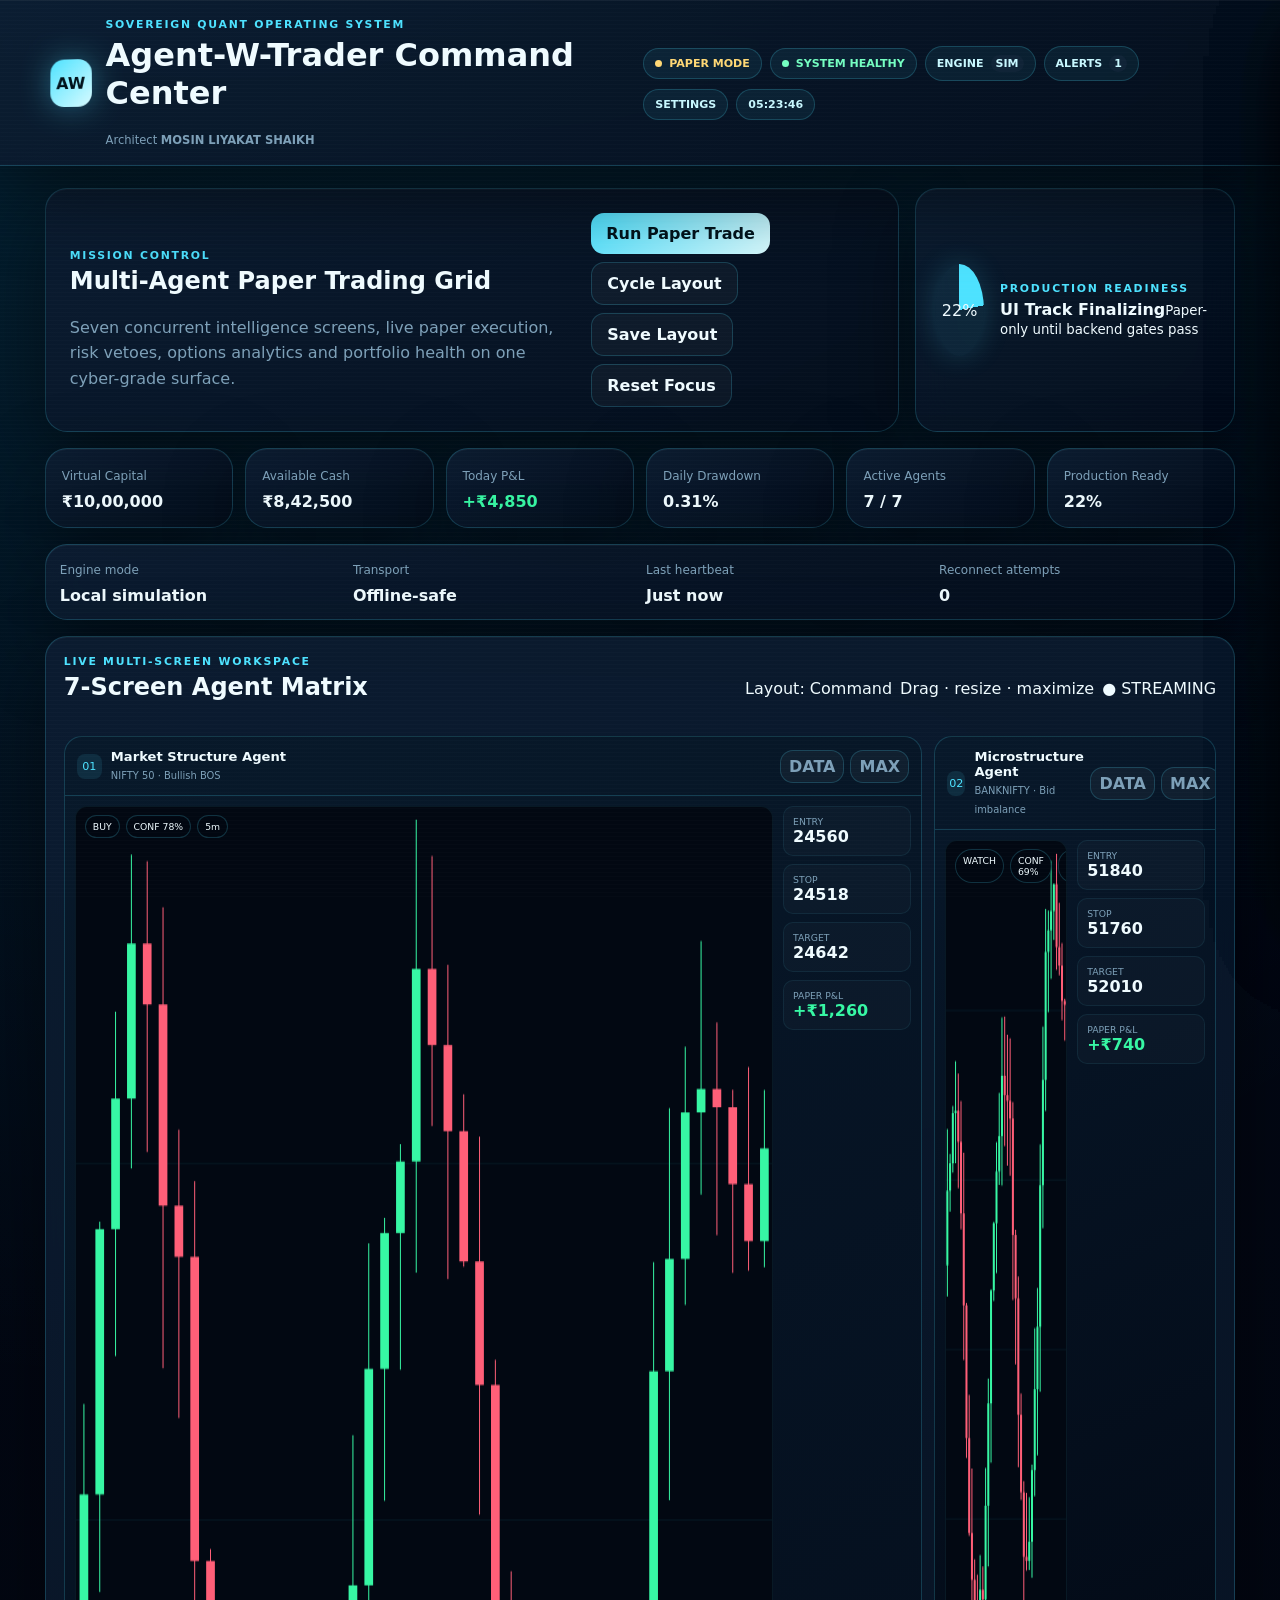
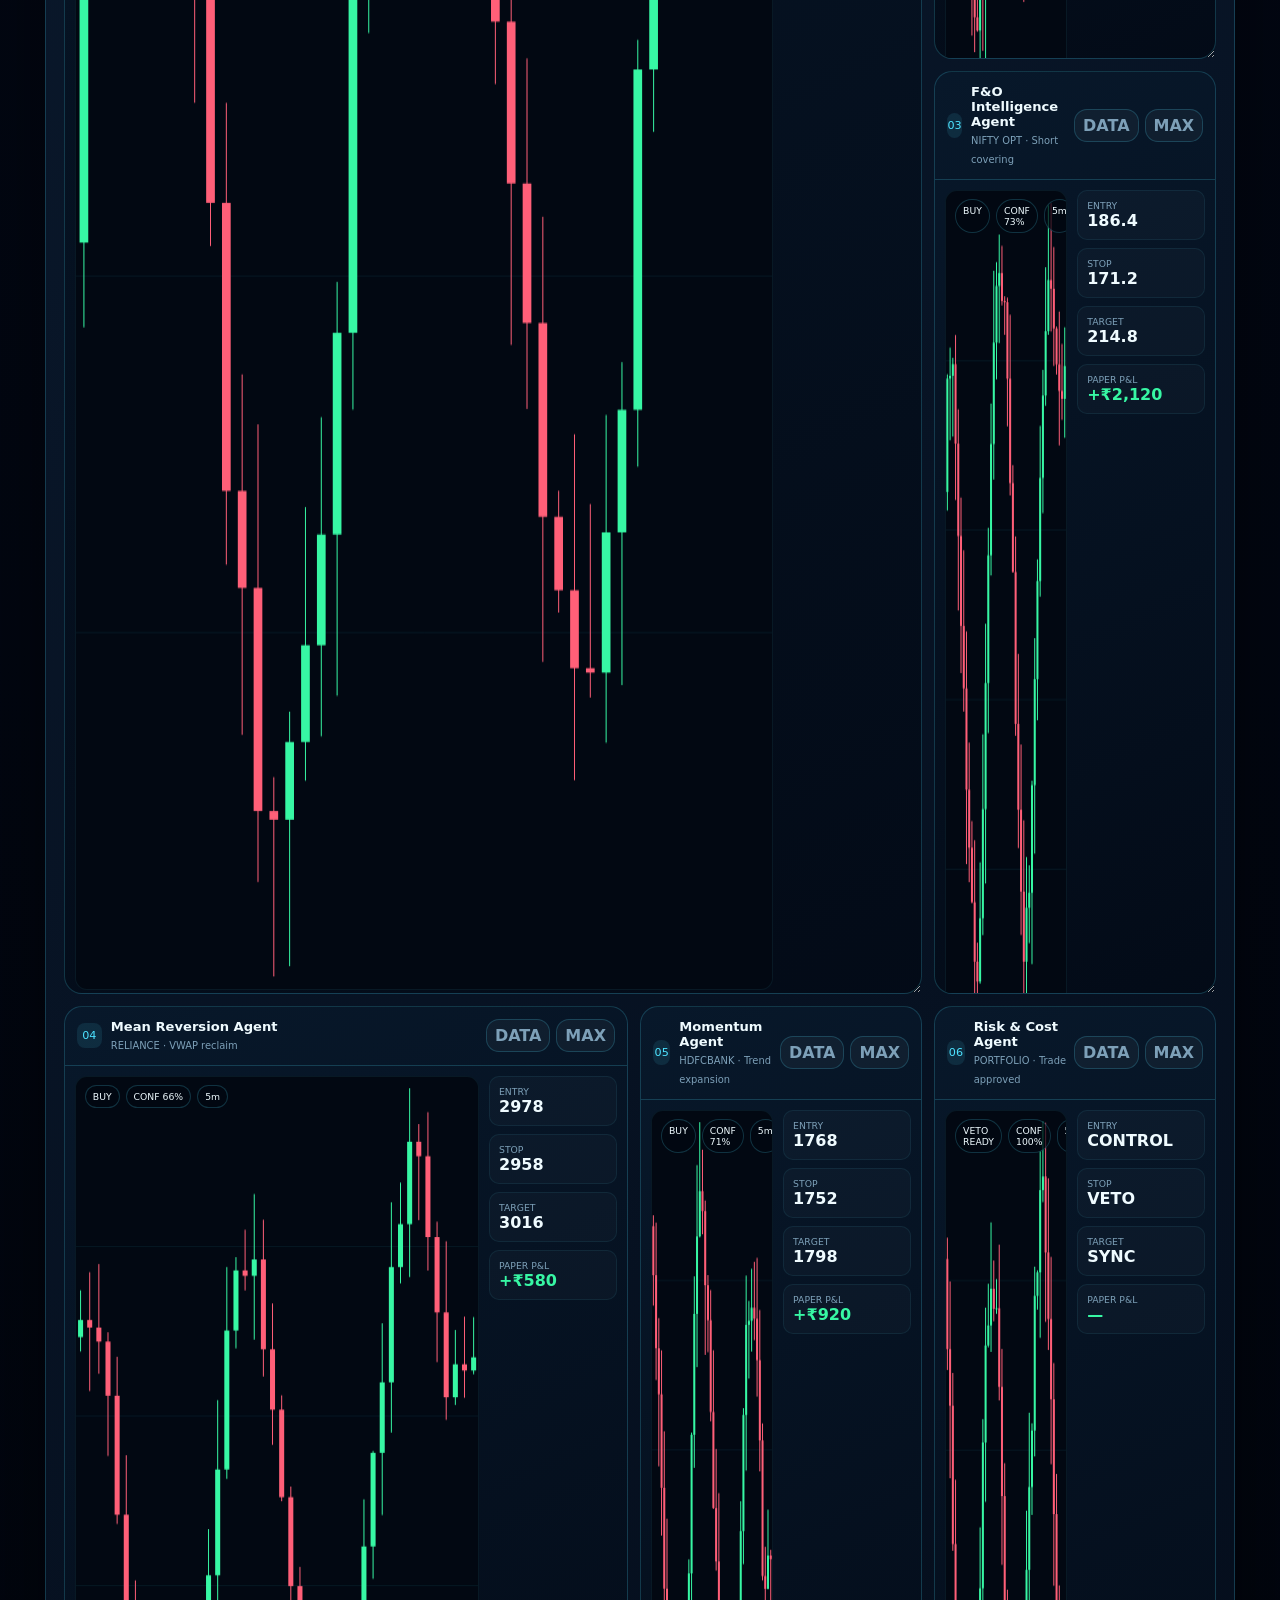
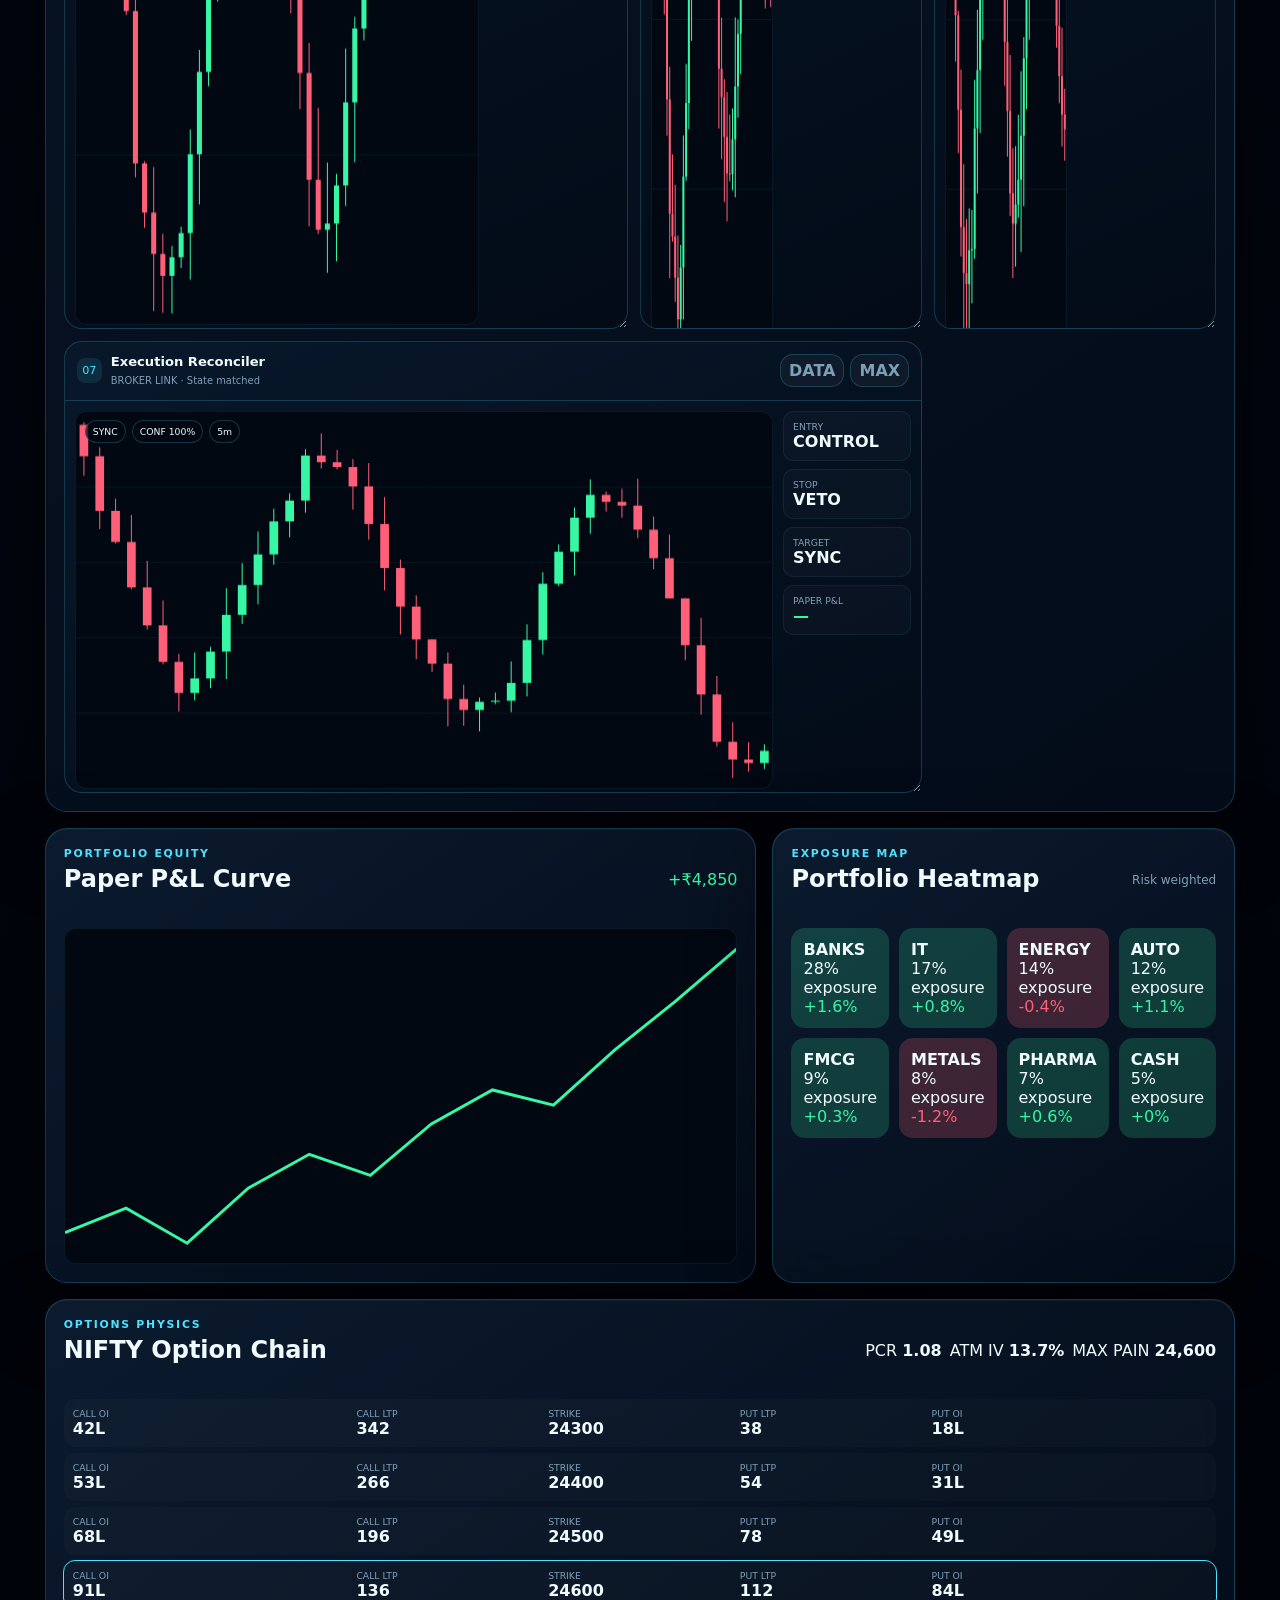
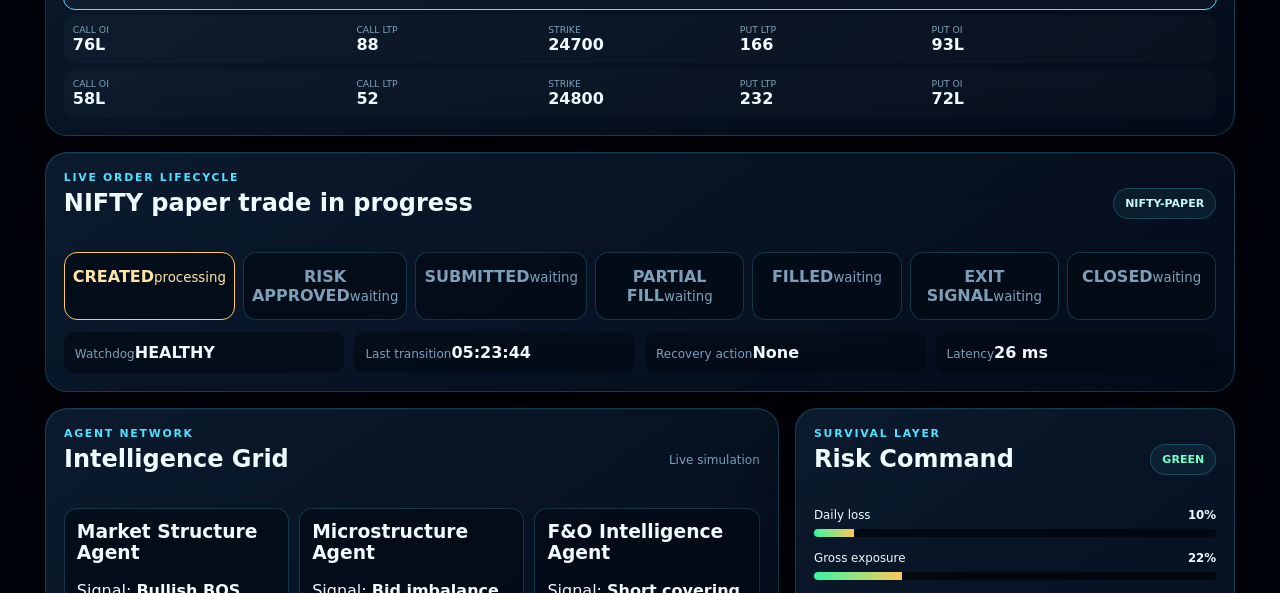
==== index.html @ 57d68424 "Add GitHub Pages root entry point" ====
<!doctype html><html lang="en"><head><meta charset="utf-8"><meta name="viewport" content="width=device-width,initial-scale=1"><meta http-equiv="refresh" content="0; url=./docs/"><title>Agent-W-Trader</title><script>location.replace('./docs/');</script></head><body><p>Opening Agent-W-Trader Command Center…</p><a href="./docs/">Open dashboard</a></body></html>
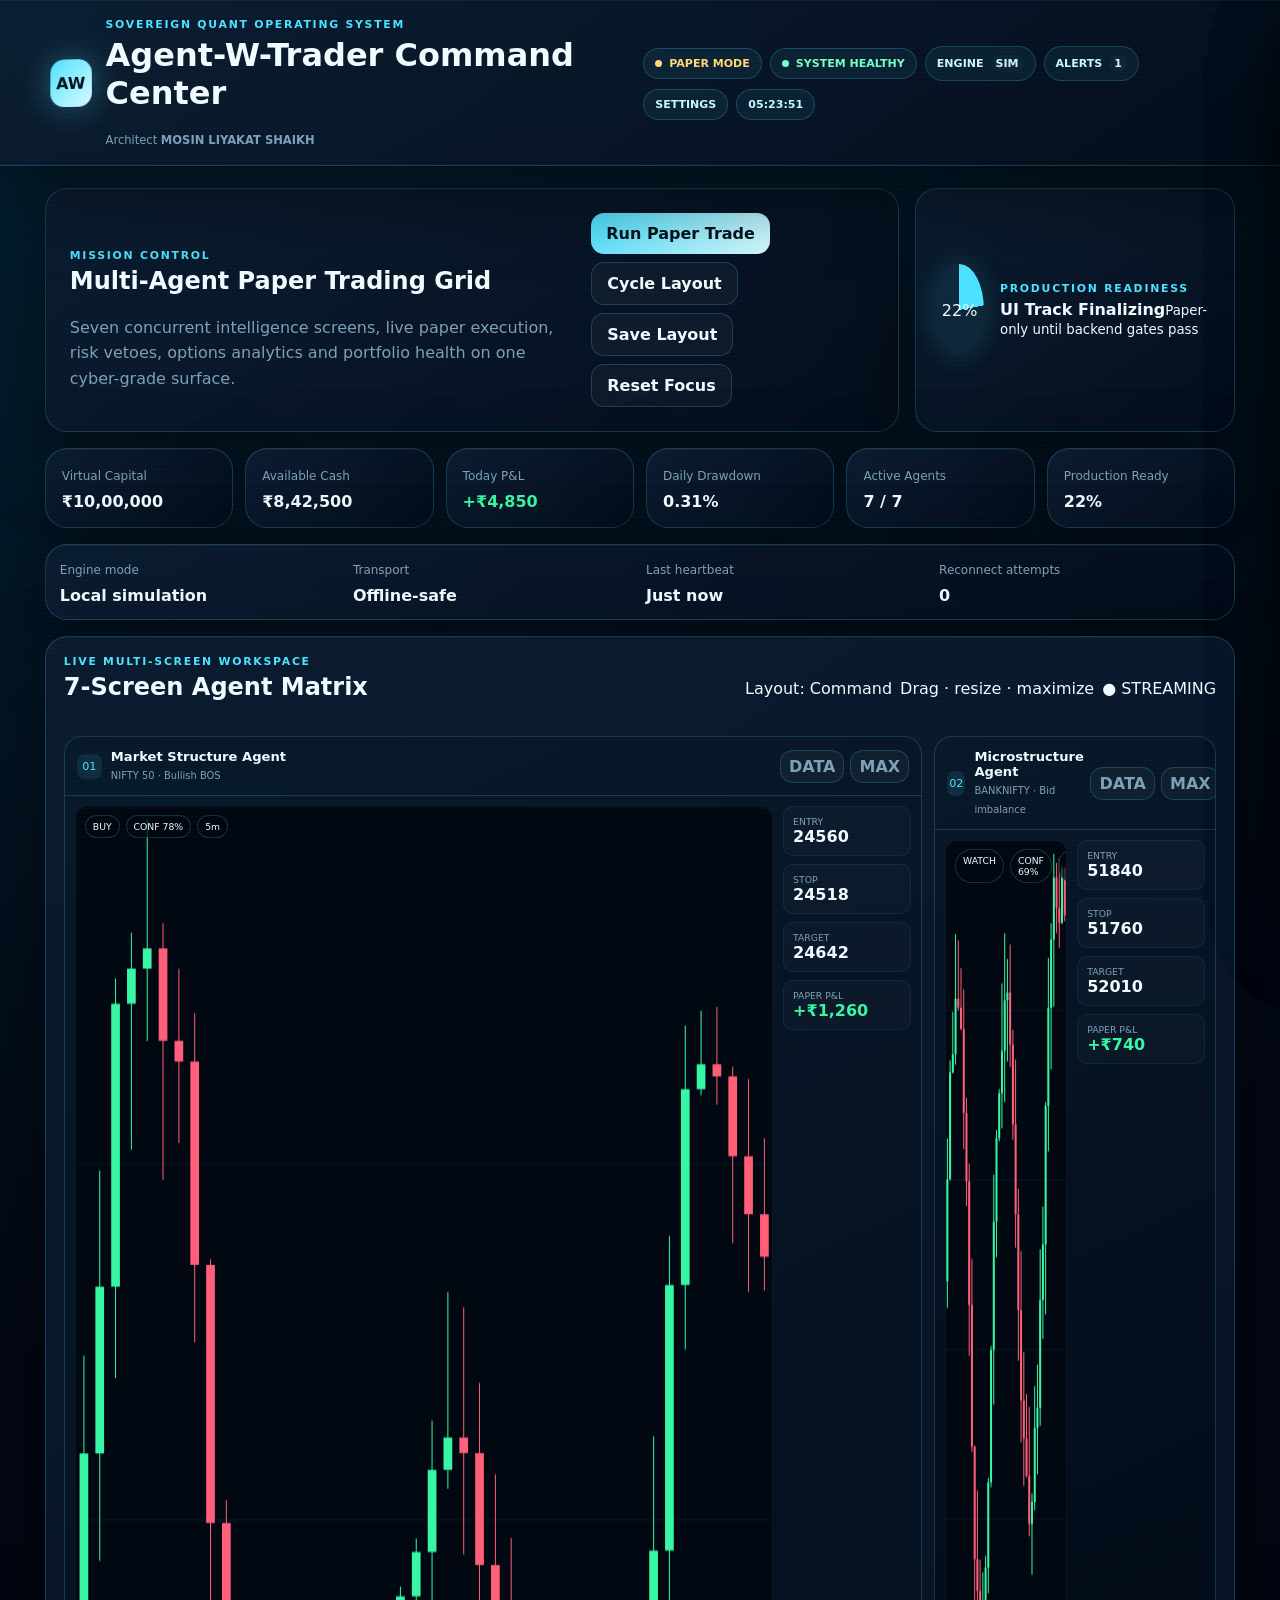
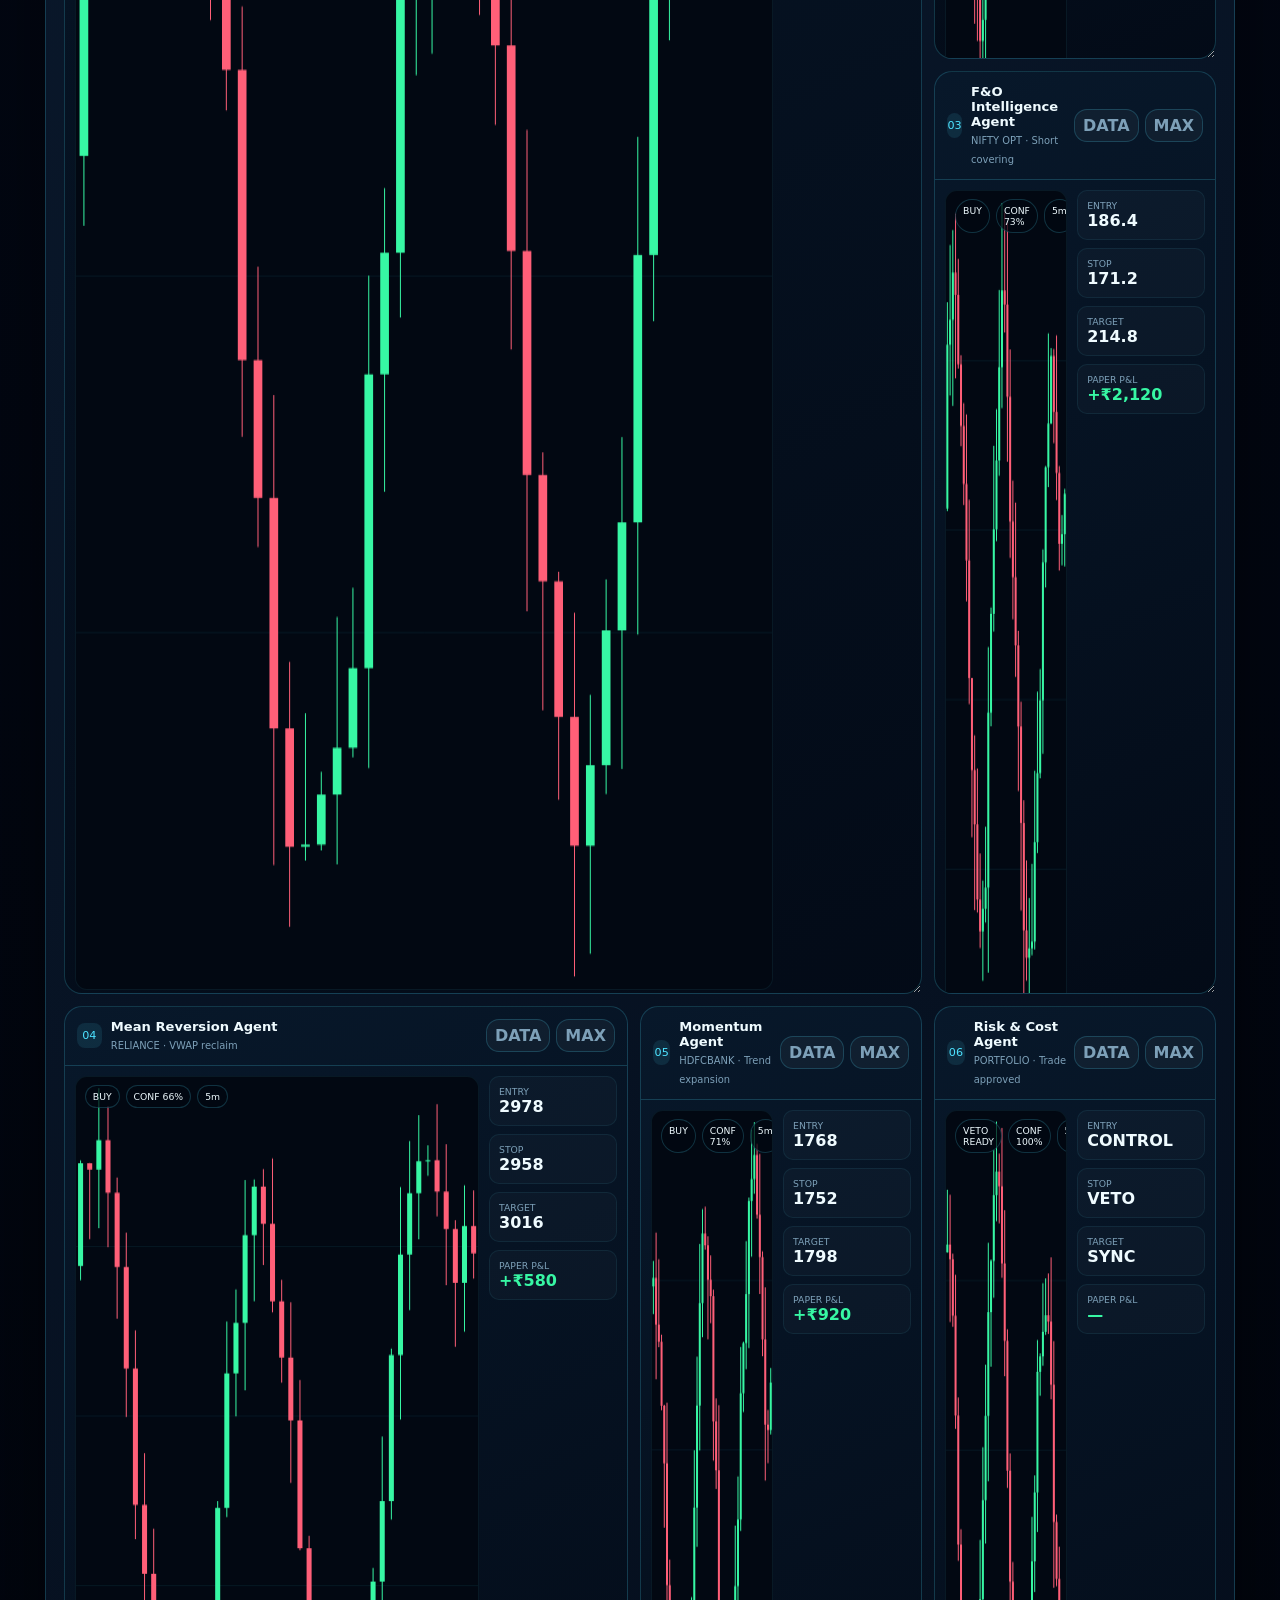
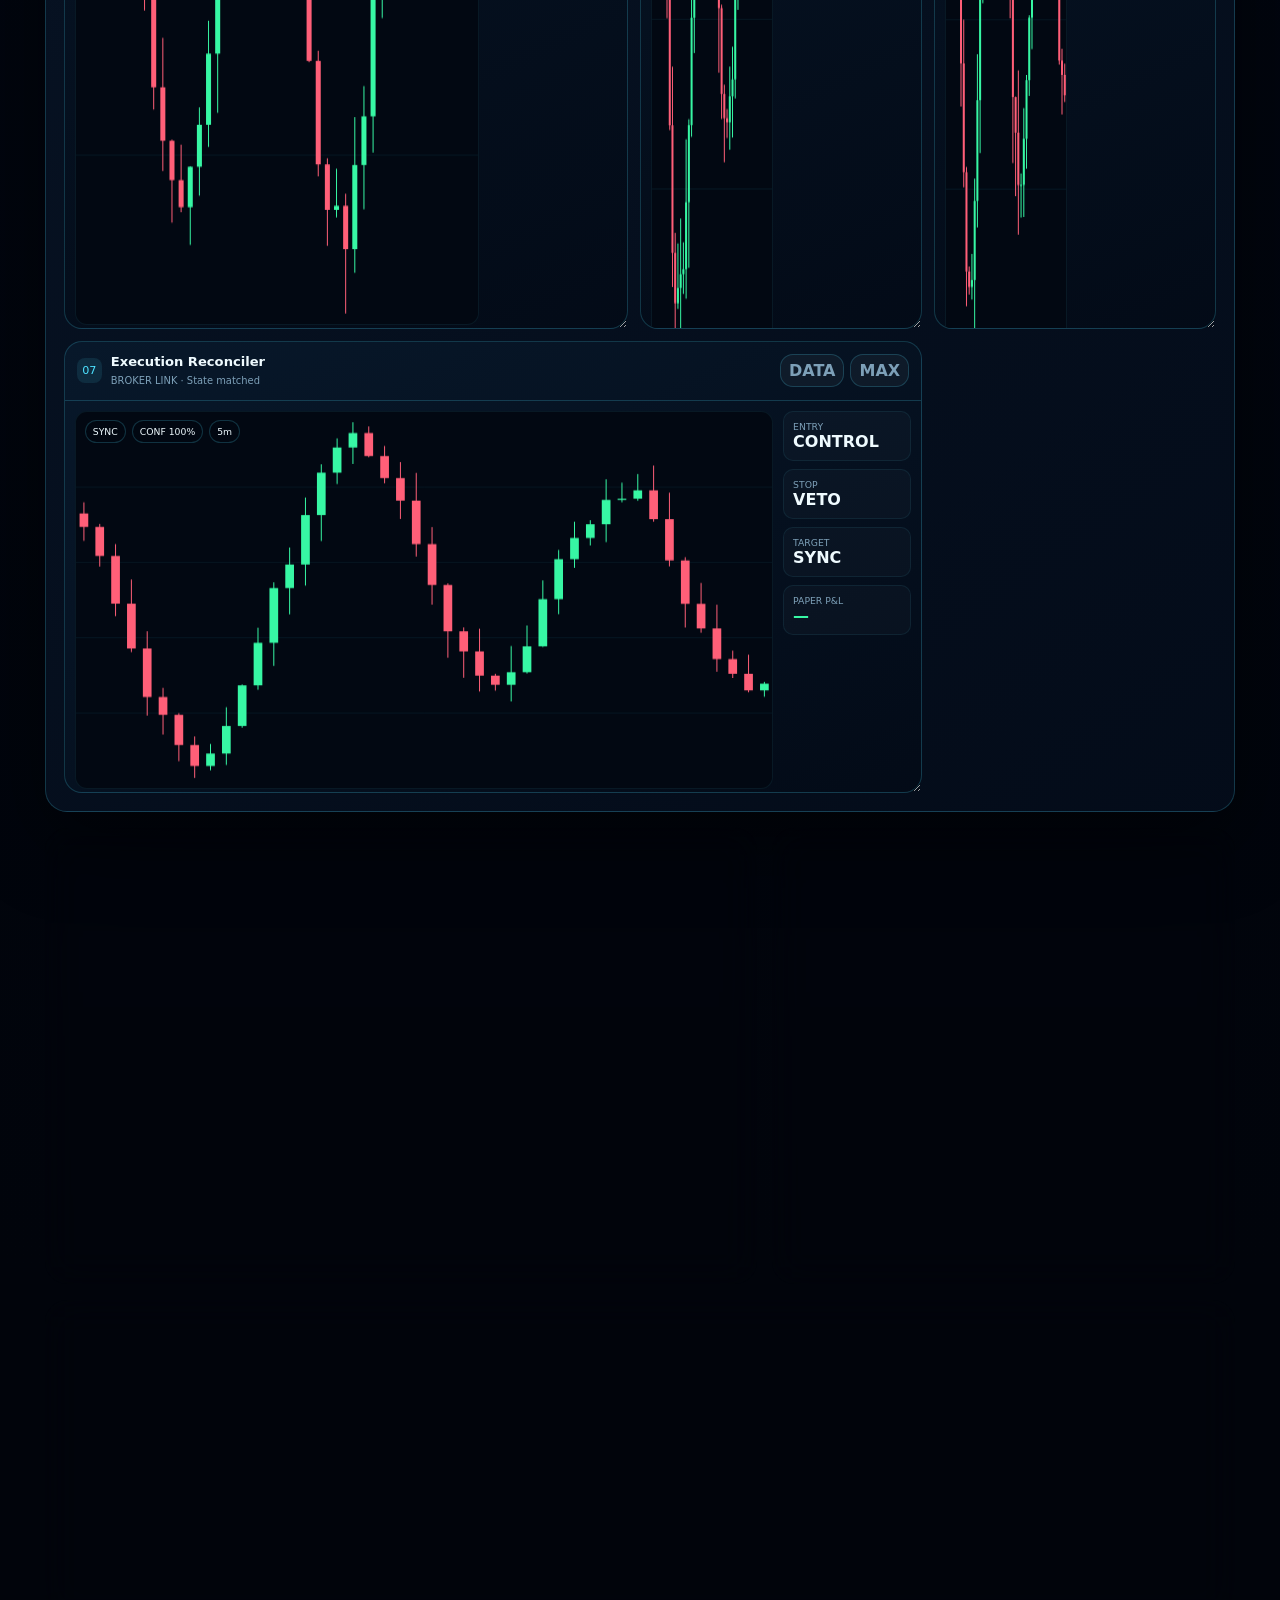
==== commit 7f776a90: "Publish static-only trading command center" ====
--- a/index.html
+++ b/index.html
@@ -1 +1 @@
-<!doctype html><html lang="en"><head><meta charset="utf-8"><meta name="viewport" content="width=device-width,initial-scale=1"><meta http-equiv="refresh" content="0; url=./docs/"><title>Agent-W-Trader</title><script>location.replace('./docs/');</script></head><body><p>Opening Agent-W-Trader Command Center…</p><a href="./docs/">Open dashboard</a></body></html>+<!doctype html><html lang="en"><head><meta charset="utf-8"><meta name="viewport" content="width=device-width,initial-scale=1"><meta name="theme-color" content="#030712"><title>Agent-W-Trader | Sovereign Quant Command Center</title><link rel="stylesheet" href="assets/dashboard.css"></head><body data-theme="cyan" data-density="comfortable"><a class="skip-link" href="#main">Skip to command center</a><div class="scanlines" aria-hidden="true"></div><header class="topbar glass"><div class="brand-block"><div class="brand-mark">AW</div><div><p class="eyebrow">SOVEREIGN QUANT OPERATING SYSTEM</p><h1>Agent-W-Trader Command Center</h1><p class="architect">Architect <strong>MOSIN LIYAKAT SHAIKH</strong></p></div></div><div class="status-cluster"><span class="badge paper"><i></i>PAPER MODE</span><span id="systemStatus" class="badge healthy"><i></i>SYSTEM HEALTHY</span><button id="connectionBtn" class="icon-button" type="button">ENGINE <b id="connectionDot">SIM</b></button><button id="alertBtn" class="icon-button" type="button">ALERTS <b id="alertCount">0</b></button><button id="settingsBtn" class="icon-button" type="button">SETTINGS</button><span id="clock" class="clock">--:--:--</span></div></header><main id="main"><section class="hero-grid"><article class="hero-card glass"><div><p class="eyebrow">MISSION CONTROL</p><h2>Multi-Agent Paper Trading Grid</h2><p class="hero-copy">Seven concurrent intelligence screens, live paper execution, risk vetoes, options analytics and portfolio health on one cyber-grade surface.</p></div><div class="hero-actions"><button id="startTradeBtn" class="primary">Run Paper Trade</button><button id="layoutBtn" class="ghost">Cycle Layout</button><button id="saveLayoutBtn" class="ghost">Save Layout</button><button id="focusResetBtn" class="ghost">Reset Focus</button></div></article><aside class="readiness glass"><div class="radar"><span>22%</span></div><div><p class="eyebrow">PRODUCTION READINESS</p><strong>UI Track Finalizing</strong><small>Paper-only until backend gates pass</small></div></aside></section><section id="metrics" class="metrics"></section><section class="connection-strip glass"><div><span>Engine mode</span><strong id="engineMode">Local simulation</strong></div><div><span>Transport</span><strong id="transportState">Offline-safe</strong></div><div><span>Last heartbeat</span><strong id="heartbeatState">Just now</strong></div><div><span>Reconnect attempts</span><strong id="reconnectCount">0</strong></div></section><section class="workspace-shell glass"><div class="workspace-head"><div><p class="eyebrow">LIVE MULTI-SCREEN WORKSPACE</p><h2>7-Screen Agent Matrix</h2></div><div class="workspace-meta"><span id="layoutLabel">Layout: Command</span><span>Drag · resize · maximize</span><span id="streamPulse">● STREAMING</span></div></div><div id="screenGrid" class="screen-grid layout-command"></div></section><section class="analytics-grid"><article class="panel glass"><div class="panel-title"><div><p class="eyebrow">PORTFOLIO EQUITY</p><h2>Paper P&amp;L Curve</h2></div><span id="pnlSummary" class="positive">+₹4,850</span></div><div class="chart-panel"><canvas id="pnlChart" aria-label="Paper portfolio profit and loss chart"></canvas></div></article><article class="panel glass"><div class="panel-title"><div><p class="eyebrow">EXPOSURE MAP</p><h2>Portfolio Heatmap</h2></div><span class="muted">Risk weighted</span></div><div id="heatmap" class="heatmap"></div></article></section><section class="panel glass"><div class="panel-title"><div><p class="eyebrow">OPTIONS PHYSICS</p><h2>NIFTY Option Chain</h2></div><div class="option-stats"><span>PCR <b>1.08</b></span><span>ATM IV <b>13.7%</b></span><span>MAX PAIN <b>24,600</b></span></div></div><div id="optionChain" class="option-chain"></div></section><section class="panel glass"><div class="panel-title"><div><p class="eyebrow">LIVE ORDER LIFECYCLE</p><h2 id="activeTradeTitle">Preparing paper engine</h2></div><span class="symbol-chip">NIFTY-PAPER</span></div><div id="lifecycle" class="lifecycle"></div><div class="watchdog"><div><span>Watchdog</span><strong id="watchdogState">READY</strong></div><div><span>Last transition</span><strong id="lastTransition">—</strong></div><div><span>Recovery action</span><strong id="recoveryAction">None</strong></div><div><span>Latency</span><strong id="latencyValue">18 ms</strong></div></div></section><section class="grid two-column"><article class="panel glass"><div class="panel-title"><div><p class="eyebrow">AGENT NETWORK</p><h2>Intelligence Grid</h2></div><span class="muted">Live simulation</span></div><div id="agents" class="agent-grid"></div></article><article class="panel glass"><div class="panel-title"><div><p class="eyebrow">SURVIVAL LAYER</p><h2>Risk Command</h2></div><span id="riskMode" class="badge healthy">GREEN</span></div><div id="riskMeters"></div></article></section><section class="panel glass"><div class="panel-title"><div><p class="eyebrow">EXECUTION LEDGER</p><h2>Paper Orders</h2></div><span class="muted">Tap a row for evidence</span></div><div class="table-wrap"><table><thead><tr><th>Time</th><th>Symbol</th><th>Agent</th><th>Side</th><th>Qty</th><th>Stage</th><th>Price</th><th>P&amp;L</th><th>Reason</th></tr></thead><tbody id="ordersBody"></tbody></table></div></section></main><aside id="connectionPanel" class="side-panel glass" aria-hidden="true"><div class="drawer-head"><div><p class="eyebrow">BACKEND LINK</p><h2>Engine Connection</h2></div><button class="ghost close-drawer" data-close="connectionPanel">Close</button></div><div class="setting-stack"><label>API base URL<input id="apiUrl" value="http://localhost:8000"></label><label>WebSocket URL<input id="wsUrl" value="ws://localhost:8000/ws"></label><button id="connectBtn" class="primary">Test Connection</button><button id="simulateDropBtn" class="ghost">Simulate Connection Loss</button><div id="connectionLog" class="detail-block"><span>Status</span><strong>Local simulation active</strong></div></div></aside><aside id="alertPanel" class="side-panel glass" aria-hidden="true"><div class="drawer-head"><div><p class="eyebrow">SYSTEM EVENTS</p><h2>Alert Center</h2></div><button class="ghost close-drawer" data-close="alertPanel">Close</button></div><div id="alertList" class="alert-list"></div></aside><aside id="tradeDrawer" class="side-panel glass" aria-hidden="true"><div class="drawer-head"><div><p class="eyebrow">TRADE EVIDENCE</p><h2 id="drawerTitle">Paper Trade</h2></div><button class="ghost close-drawer" data-close="tradeDrawer">Close</button></div><div id="tradeDetails" class="trade-details"></div></aside><aside id="settingsPanel" class="side-panel glass" aria-hidden="true"><div class="drawer-head"><div><p class="eyebrow">SURFACE CONTROL</p><h2>Display &amp; Alerts</h2></div><button class="ghost close-drawer" data-close="settingsPanel">Close</button></div><div class="setting-stack"><label>Theme<select id="themeSelect"><option value="cyan">Cyber Cyan</option><option value="violet">Quantum Violet</option><option value="amber">Command Amber</option></select></label><label>Density<select id="densitySelect"><option value="comfortable">Comfortable</option><option value="compact">Compact</option></select></label><label class="toggle-row"><span>Alert sound</span><input id="soundToggle" type="checkbox"></label><label class="toggle-row"><span>Vibration</span><input id="vibrationToggle" type="checkbox"></label><label class="toggle-row"><span>Reduce motion</span><input id="motionToggle" type="checkbox"></label><label class="toggle-row"><span>High contrast</span><input id="contrastToggle" type="checkbox"></label></div></aside><div id="toast" class="toast" role="status" aria-live="polite"></div><nav class="mobile-nav glass"><a href="#metrics">Home</a><a href="#screenGrid">Screens</a><a href="#lifecycle">Trade</a><a href="#riskMeters">Risk</a></nav><script src="assets/dashboard.js"></script></body></html>
--- a/assets/dashboard.css
+++ b/assets/dashboard.css
@@ -0,0 +1 @@
+:root{color-scheme:dark;--bg:#020611;--panel:rgba(7,18,34,.88);--line:rgba(77,226,255,.2);--text:#effbff;--muted:#7da0b8;--good:#37f7a4;--warn:#ffc857;--bad:#ff5f78;--accent:#4de2ff;--shadow:0 28px 80px rgba(0,0,0,.48)}*{box-sizing:border-box}html{scroll-behavior:smooth}body{margin:0;min-height:100vh;font-family:Inter,system-ui,sans-serif;color:var(--text);background:radial-gradient(circle at 18% -10%,rgba(0,213,255,.18),transparent 30%),linear-gradient(180deg,#030816,#01040b 75%);overflow-x:hidden}body[data-theme=violet]{--accent:#b26cff;--line:rgba(178,108,255,.22)}body[data-theme=amber]{--accent:#ffc857;--line:rgba(255,200,87,.22)}body.high-contrast{--text:#fff;--muted:#d7e8f2;--line:rgba(255,255,255,.42)}body.reduce-motion *,body.reduce-motion *:before,body.reduce-motion *:after{animation:none!important;transition:none!important}.skip-link{position:fixed;left:12px;top:-60px;z-index:999;background:#fff;color:#000;padding:10px}.skip-link:focus{top:12px}.scanlines{position:fixed;inset:0;pointer-events:none;z-index:99;background:repeating-linear-gradient(180deg,rgba(255,255,255,.015) 0 1px,transparent 1px 4px)}.glass{background:linear-gradient(145deg,rgba(12,29,50,.9),rgba(4,13,27,.9));border:1px solid var(--line);box-shadow:var(--shadow),inset 0 1px 0 rgba(255,255,255,.04);backdrop-filter:blur(18px)}.topbar{position:sticky;top:0;z-index:50;display:flex;align-items:center;justify-content:space-between;gap:18px;padding:18px clamp(16px,4vw,50px);border-width:0 0 1px}.brand-block{display:flex;gap:14px;align-items:center}.brand-mark{width:48px;height:48px;border-radius:14px;display:grid;place-items:center;font-weight:900;color:#00111a;background:linear-gradient(135deg,var(--accent),#d7fbff);box-shadow:0 0 30px color-mix(in srgb,var(--accent) 35%,transparent);transform:perspective(500px) rotateX(8deg) rotateY(-9deg)}h1,h2,h3,p{margin-top:0}.eyebrow{margin:0 0 5px;color:var(--accent);font-size:.68rem;letter-spacing:.16em;font-weight:900}.architect{margin:4px 0 0;color:var(--muted);font-size:.72rem}.status-cluster,.hero-actions,.workspace-meta,.option-stats{display:flex;gap:8px;align-items:center;flex-wrap:wrap}.badge,.clock,.symbol-chip,.icon-button{display:inline-flex;align-items:center;gap:7px;border-radius:999px;padding:8px 11px;font-size:.69rem;font-weight:900;border:1px solid var(--line);background:rgba(77,226,255,.07);color:#c8f8ff}.badge i{width:7px;height:7px;border-radius:50%;background:currentColor}.paper{color:#ffd875}.healthy{color:#75ffc2}.warning{color:#ffd875}.danger{color:#ff9bad}.icon-button b{padding:2px 5px;border-radius:999px;background:#102437}main{max-width:1800px;margin:auto;padding:22px clamp(14px,3.5vw,46px) 95px}.hero-grid{display:grid;grid-template-columns:1fr 320px;gap:16px}.hero-card,.readiness,.workspace-shell,.panel,.metric,.connection-strip{border-radius:22px}.hero-card{padding:24px;display:flex;justify-content:space-between;align-items:flex-end;gap:22px}.hero-copy{color:var(--muted);line-height:1.6}.readiness{padding:19px;display:flex;align-items:center;gap:16px}.radar{width:92px;height:92px;border-radius:50%;display:grid;place-items:center;background:conic-gradient(var(--accent) 0 22%,rgba(77,226,255,.08) 22%);box-shadow:0 0 28px color-mix(in srgb,var(--accent) 18%,transparent)}button,input,select{font:inherit}button{border:0;border-radius:13px;padding:11px 15px;font-weight:900;cursor:pointer}.primary{background:linear-gradient(135deg,var(--accent),#d9fbff);color:#00131c}.ghost{background:rgba(255,255,255,.035);color:var(--text);border:1px solid var(--line)}.metrics{display:grid;grid-template-columns:repeat(6,minmax(130px,1fr));gap:12px;margin:16px 0}.metric{padding:16px}.metric span,.watchdog span,.connection-strip span,.muted{color:var(--muted);font-size:.75rem}.metric strong,.connection-strip strong{display:block;margin-top:8px}.connection-strip{display:grid;grid-template-columns:repeat(4,1fr);gap:12px;padding:14px;margin-bottom:16px}.workspace-shell,.panel{padding:18px;margin-bottom:16px}.workspace-head,.panel-title,.drawer-head{display:flex;justify-content:space-between;gap:16px;align-items:center;margin-bottom:15px}.screen-grid{display:grid;gap:12px;min-height:720px}.layout-command{grid-template-columns:2fr 1fr 1fr;grid-template-rows:repeat(3,minmax(220px,1fr))}.layout-command .screen-card:first-child{grid-row:span 2;grid-column:span 2}.layout-command .screen-card:last-child{grid-column:span 2}.layout-wall{grid-template-columns:repeat(4,1fr)}.layout-focus{grid-template-columns:2.4fr 1fr}.screen-card{min-width:260px;min-height:210px;resize:both;overflow:auto;background:linear-gradient(155deg,rgba(8,25,43,.96),rgba(3,11,23,.96));border:1px solid var(--line);border-radius:18px}.screen-card.focused{position:fixed;inset:84px 18px 18px;z-index:80;resize:none}.screen-head{display:flex;justify-content:space-between;align-items:center;padding:12px;border-bottom:1px solid var(--line);cursor:grab}.screen-title{display:flex;gap:9px;align-items:center}.screen-index{width:25px;height:25px;border-radius:8px;display:grid;place-items:center;background:rgba(77,226,255,.1);color:var(--accent);font-size:.7rem}.screen-title h3{margin:0;font-size:.82rem}.screen-title small{color:var(--muted);font-size:.62rem}.screen-tools{display:flex;gap:6px}.screen-tools button{padding:6px 8px;background:rgba(255,255,255,.04);color:var(--muted);border:1px solid var(--line)}.screen-body{display:grid;grid-template-columns:1fr 128px;gap:10px;padding:10px;height:calc(100% - 52px)}.chart-wrap,.chart-panel{position:relative;border-radius:12px;background:#020812;border:1px solid rgba(77,226,255,.08);overflow:hidden;min-height:180px}.chart-wrap canvas,.chart-panel canvas{width:100%;height:100%;display:block}.chart-overlay{position:absolute;left:9px;top:8px;display:flex;gap:6px}.mini-tag{font-size:.58rem;padding:5px 7px;border-radius:999px;background:rgba(2,8,17,.72);border:1px solid var(--line)}.trade-data{display:flex;flex-direction:column;gap:8px}.data-row,.detail-block,.alert-item{padding:9px;border-radius:10px;background:rgba(255,255,255,.025);border:1px solid rgba(77,226,255,.08)}.data-row span,.detail-block span{display:block;color:var(--muted);font-size:.58rem}.positive{color:var(--good)!important}.negative{color:var(--bad)!important}.analytics-grid,.two-column{display:grid;grid-template-columns:1.25fr .75fr;gap:16px}.heatmap{display:grid;grid-template-columns:repeat(4,1fr);gap:10px}.heat-cell{min-height:100px;border-radius:14px;padding:12px;display:flex;flex-direction:column;justify-content:space-between}.option-chain{display:flex;flex-direction:column;gap:6px}.option-row{display:grid;grid-template-columns:1.2fr .8fr .8fr .8fr 1.2fr;gap:8px;padding:9px;border-radius:11px;background:rgba(255,255,255,.02)}.option-row.atm{outline:1px solid var(--accent)}.option-row span{display:block;color:var(--muted);font-size:.58rem}.lifecycle{display:grid;grid-template-columns:repeat(7,1fr);gap:8px}.stage{padding:14px 8px;border:1px solid var(--line);border-radius:13px;text-align:center;color:var(--muted);background:rgba(2,10,20,.72)}.stage.active{border-color:var(--warn);color:#ffe3a6}.stage.complete{border-color:var(--good);color:#9effcf;background:rgba(11,57,42,.52)}.watchdog{display:grid;grid-template-columns:repeat(4,1fr);gap:10px;margin-top:12px}.watchdog div{padding:11px;border-radius:11px;background:rgba(2,10,20,.65)}.agent-grid{display:grid;grid-template-columns:repeat(3,1fr);gap:10px}.agent{padding:12px;border-radius:13px;background:rgba(2,10,20,.68);border:1px solid var(--line)}.meter{margin:14px 0}.meter-label{display:flex;justify-content:space-between;font-size:.74rem}.meter-line{height:8px;background:#020812;border-radius:999px;overflow:hidden;margin-top:7px}.meter-fill{height:100%;background:linear-gradient(90deg,var(--good),var(--warn))}.table-wrap{overflow:auto}table{width:100%;border-collapse:collapse;min-width:980px}th,td{padding:11px 9px;border-bottom:1px solid rgba(77,226,255,.08);font-size:.73rem;text-align:left}tbody tr{cursor:pointer}.side-panel{position:fixed;top:0;right:-460px;width:min(440px,94vw);height:100vh;z-index:120;padding:20px;transition:.3s right;overflow:auto}.side-panel.open{right:0}.setting-stack{display:flex;flex-direction:column;gap:14px}.setting-stack label{display:flex;flex-direction:column;gap:7px}.setting-stack input,.setting-stack select{width:100%;padding:10px;border-radius:10px;background:#071323;color:var(--text);border:1px solid var(--line)}.toggle-row{flex-direction:row!important;justify-content:space-between}.toast{position:fixed;left:50%;bottom:28px;transform:translate(-50%,20px);z-index:140;padding:11px 16px;border-radius:999px;background:#0c2438;border:1px solid var(--line);opacity:0}.toast.show{opacity:1;transform:translate(-50%,0)}.mobile-nav{display:none}body[data-density=compact] .panel,body[data-density=compact] .workspace-shell{padding:12px}body[data-density=compact] .screen-card{min-height:180px}@media(max-width:1100px){.metrics{grid-template-columns:repeat(3,1fr)}.analytics-grid,.two-column,.hero-grid{grid-template-columns:1fr}.connection-strip{grid-template-columns:repeat(2,1fr)}.screen-grid{grid-template-columns:1fr 1fr!important}.layout-command .screen-card:first-child,.layout-command .screen-card:last-child{grid-column:span 2;grid-row:auto}}@media(max-width:680px){.topbar{align-items:flex-start}.status-cluster{max-width:180px}.clock{display:none}.hero-card{flex-direction:column;align-items:flex-start}.metrics{grid-template-columns:repeat(2,1fr)}.connection-strip{grid-template-columns:1fr}.screen-grid{display:flex;overflow-x:auto;min-height:430px}.screen-card{min-width:88vw;min-height:410px;resize:none}.screen-body{grid-template-columns:1fr 105px}.analytics-grid{grid-template-columns:1fr}.heatmap{grid-template-columns:repeat(2,1fr)}.lifecycle{grid-template-columns:repeat(2,1fr)}.watchdog{grid-template-columns:1fr}.agent-grid{grid-template-columns:1fr 1fr}.mobile-nav{display:flex;position:fixed;bottom:0;left:0;right:0;z-index:90;justify-content:space-around;padding:11px}.mobile-nav a{color:var(--muted);text-decoration:none;font-size:.72rem}}
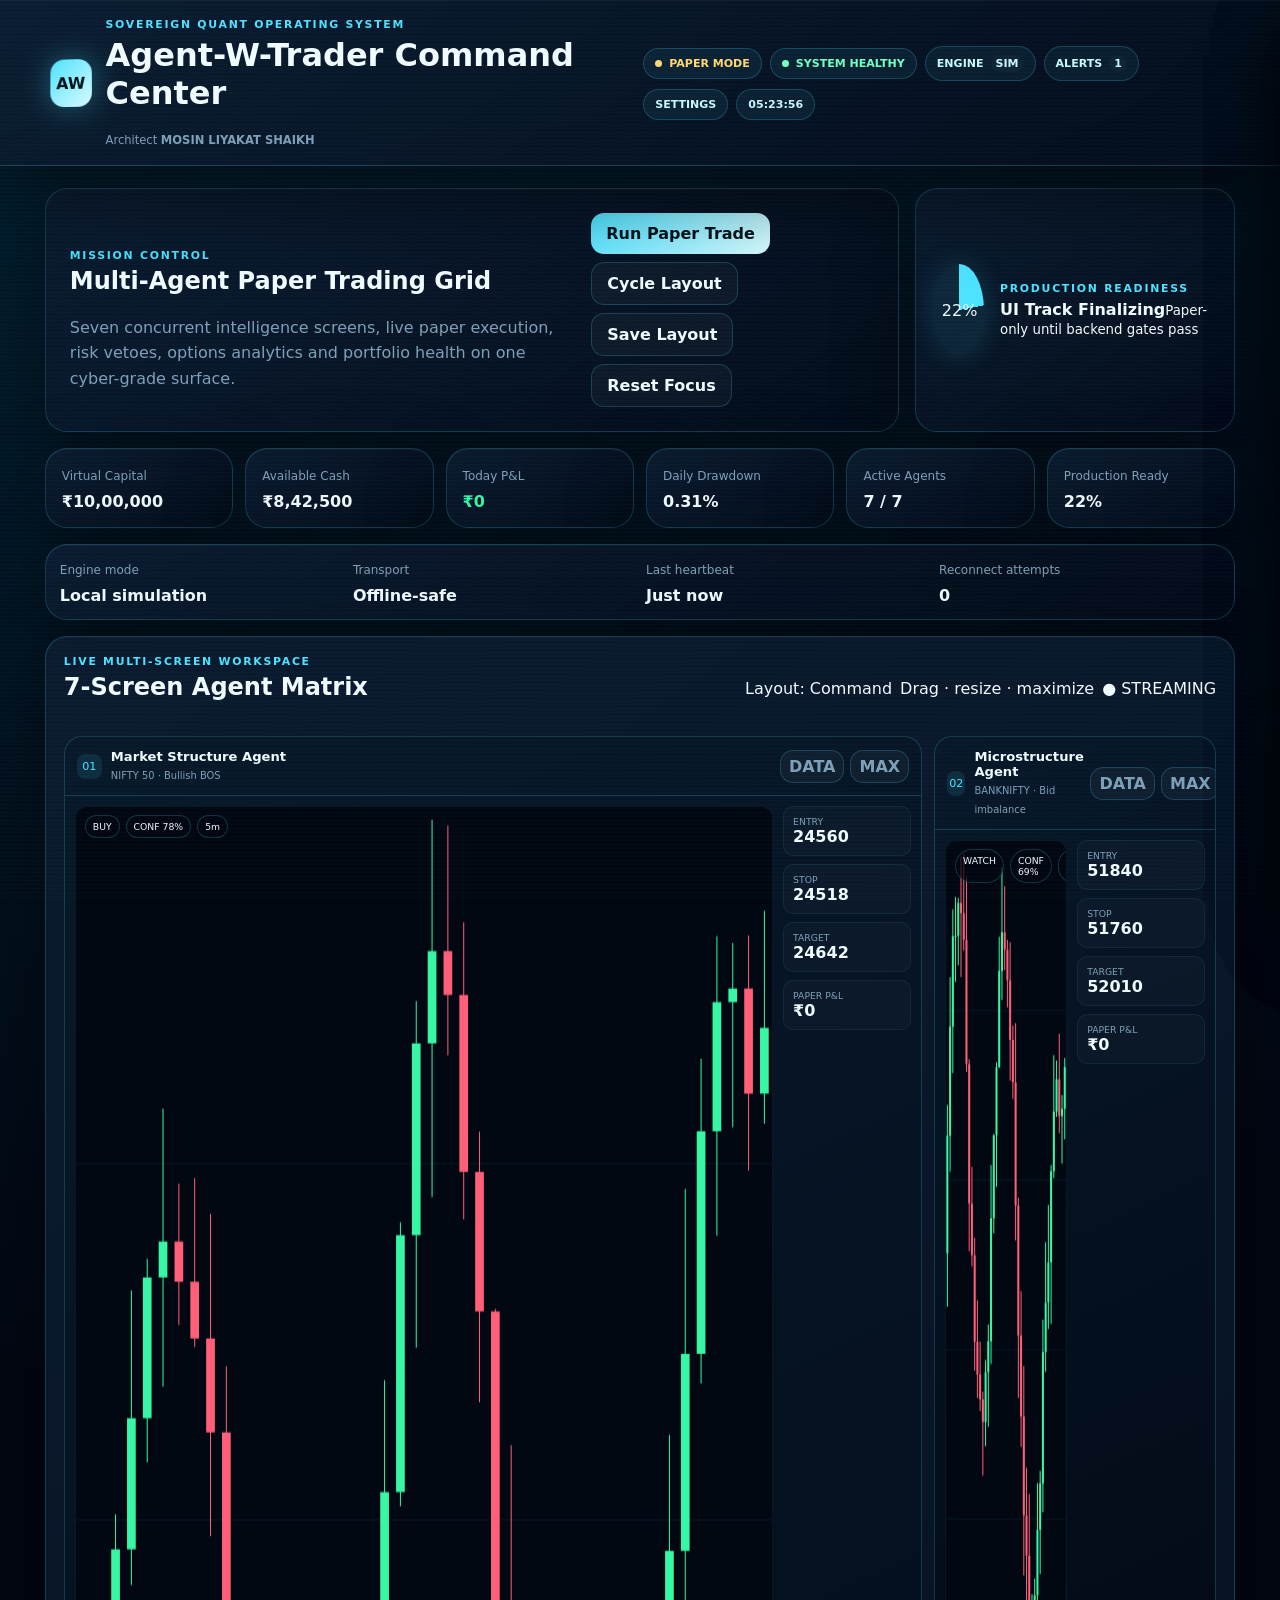
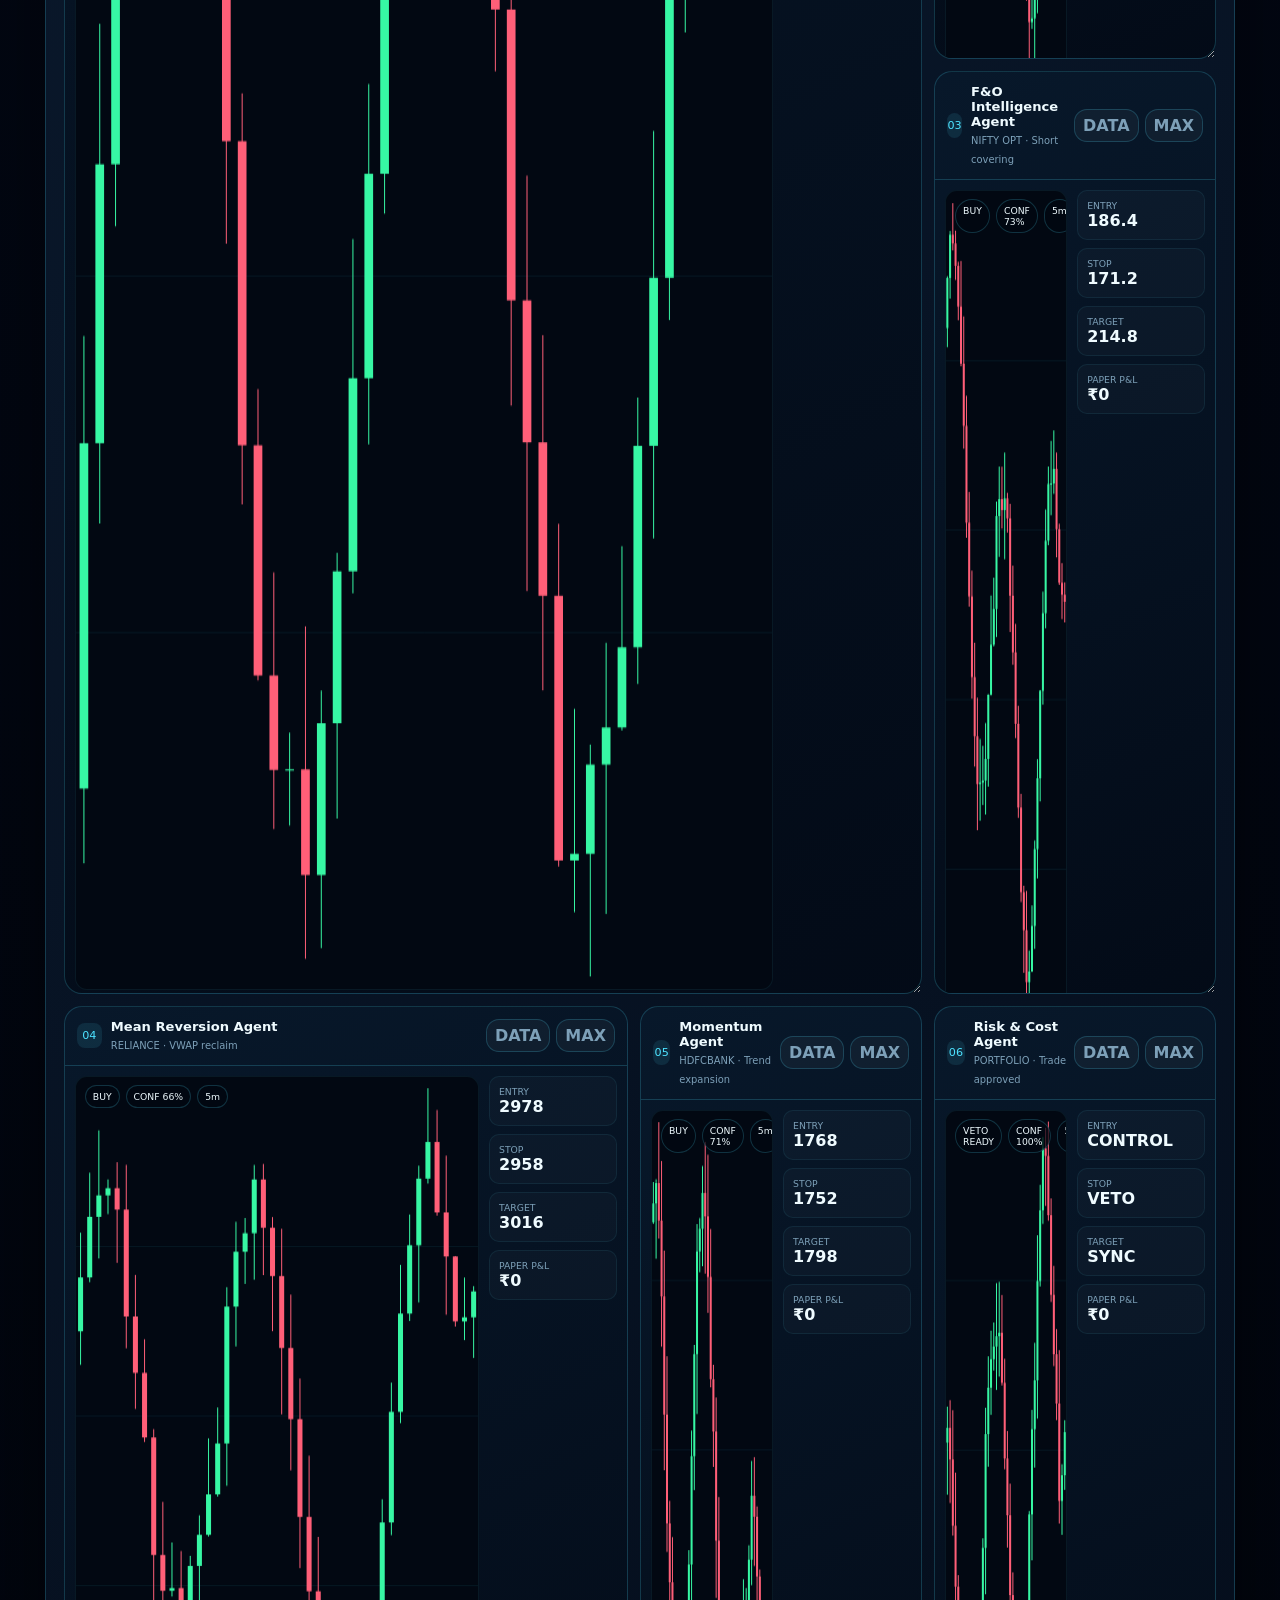
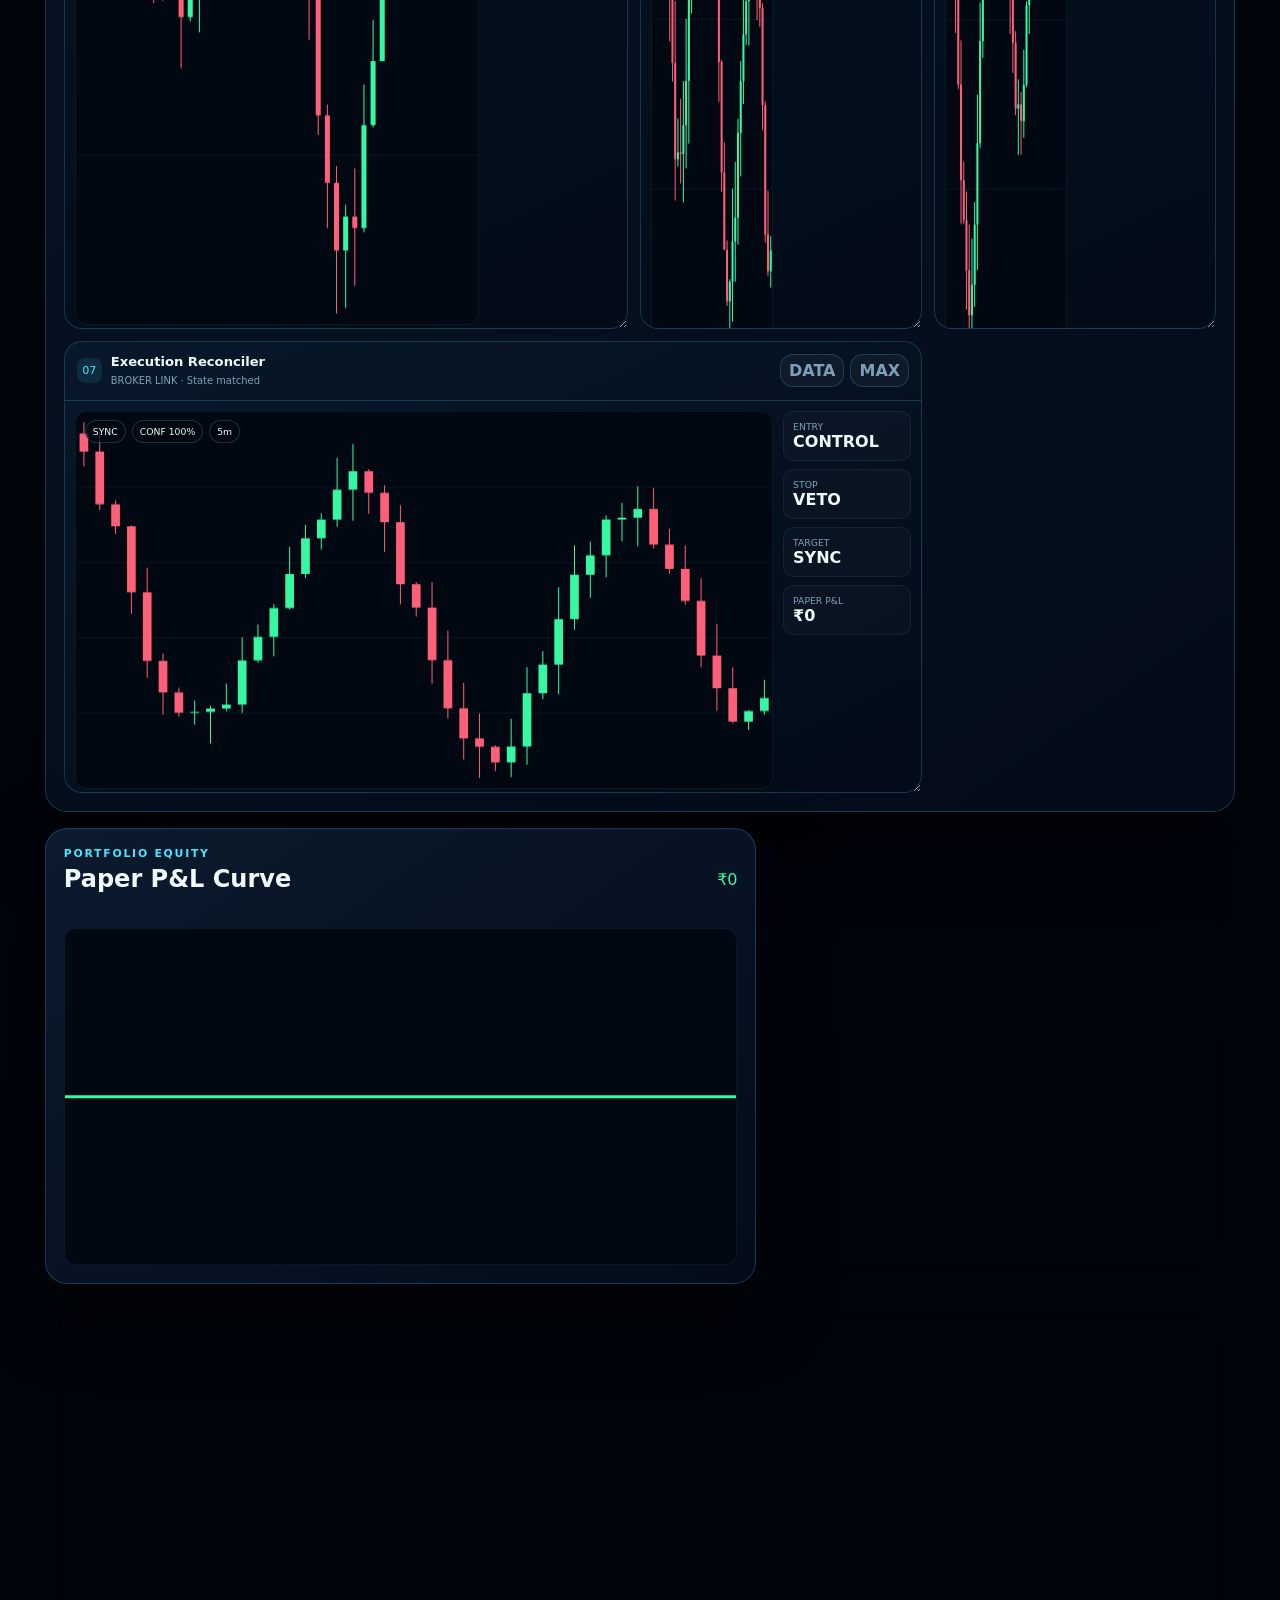
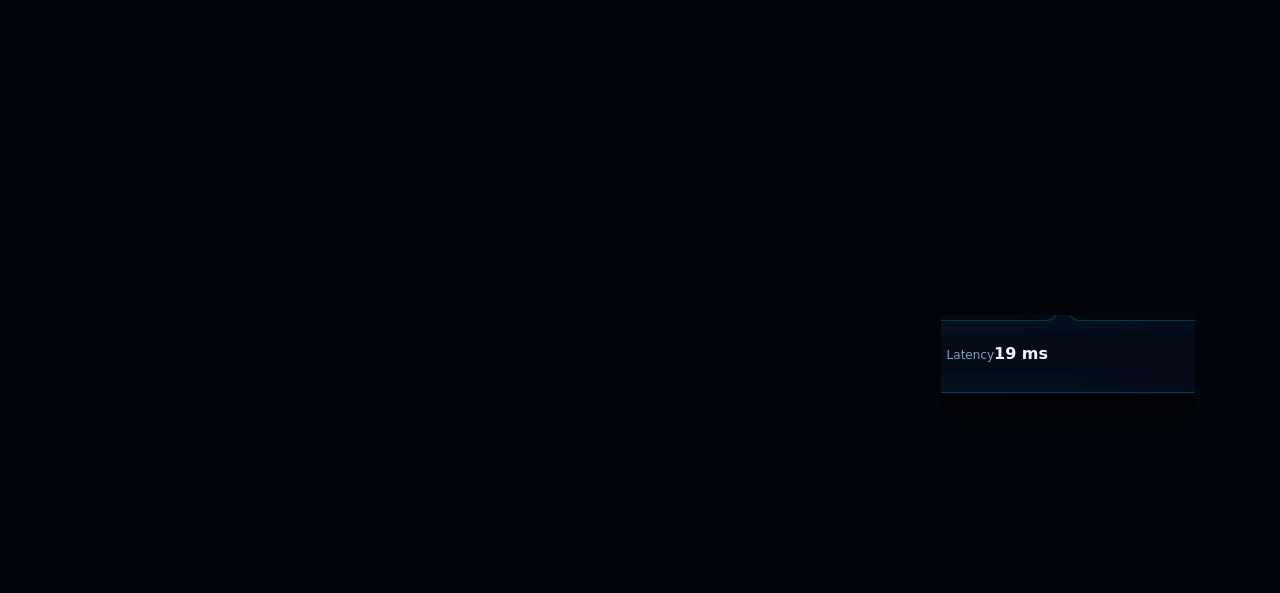
==== commit a6717836: "Activate zero PnL baseline on live dashboard" ====
--- a/index.html
+++ b/index.html
@@ -1 +1 @@
-<!doctype html><html lang="en"><head><meta charset="utf-8"><meta name="viewport" content="width=device-width,initial-scale=1"><meta name="theme-color" content="#030712"><title>Agent-W-Trader | Sovereign Quant Command Center</title><link rel="stylesheet" href="assets/dashboard.css"></head><body data-theme="cyan" data-density="comfortable"><a class="skip-link" href="#main">Skip to command center</a><div class="scanlines" aria-hidden="true"></div><header class="topbar glass"><div class="brand-block"><div class="brand-mark">AW</div><div><p class="eyebrow">SOVEREIGN QUANT OPERATING SYSTEM</p><h1>Agent-W-Trader Command Center</h1><p class="architect">Architect <strong>MOSIN LIYAKAT SHAIKH</strong></p></div></div><div class="status-cluster"><span class="badge paper"><i></i>PAPER MODE</span><span id="systemStatus" class="badge healthy"><i></i>SYSTEM HEALTHY</span><button id="connectionBtn" class="icon-button" type="button">ENGINE <b id="connectionDot">SIM</b></button><button id="alertBtn" class="icon-button" type="button">ALERTS <b id="alertCount">0</b></button><button id="settingsBtn" class="icon-button" type="button">SETTINGS</button><span id="clock" class="clock">--:--:--</span></div></header><main id="main"><section class="hero-grid"><article class="hero-card glass"><div><p class="eyebrow">MISSION CONTROL</p><h2>Multi-Agent Paper Trading Grid</h2><p class="hero-copy">Seven concurrent intelligence screens, live paper execution, risk vetoes, options analytics and portfolio health on one cyber-grade surface.</p></div><div class="hero-actions"><button id="startTradeBtn" class="primary">Run Paper Trade</button><button id="layoutBtn" class="ghost">Cycle Layout</button><button id="saveLayoutBtn" class="ghost">Save Layout</button><button id="focusResetBtn" class="ghost">Reset Focus</button></div></article><aside class="readiness glass"><div class="radar"><span>22%</span></div><div><p class="eyebrow">PRODUCTION READINESS</p><strong>UI Track Finalizing</strong><small>Paper-only until backend gates pass</small></div></aside></section><section id="metrics" class="metrics"></section><section class="connection-strip glass"><div><span>Engine mode</span><strong id="engineMode">Local simulation</strong></div><div><span>Transport</span><strong id="transportState">Offline-safe</strong></div><div><span>Last heartbeat</span><strong id="heartbeatState">Just now</strong></div><div><span>Reconnect attempts</span><strong id="reconnectCount">0</strong></div></section><section class="workspace-shell glass"><div class="workspace-head"><div><p class="eyebrow">LIVE MULTI-SCREEN WORKSPACE</p><h2>7-Screen Agent Matrix</h2></div><div class="workspace-meta"><span id="layoutLabel">Layout: Command</span><span>Drag · resize · maximize</span><span id="streamPulse">● STREAMING</span></div></div><div id="screenGrid" class="screen-grid layout-command"></div></section><section class="analytics-grid"><article class="panel glass"><div class="panel-title"><div><p class="eyebrow">PORTFOLIO EQUITY</p><h2>Paper P&amp;L Curve</h2></div><span id="pnlSummary" class="positive">+₹4,850</span></div><div class="chart-panel"><canvas id="pnlChart" aria-label="Paper portfolio profit and loss chart"></canvas></div></article><article class="panel glass"><div class="panel-title"><div><p class="eyebrow">EXPOSURE MAP</p><h2>Portfolio Heatmap</h2></div><span class="muted">Risk weighted</span></div><div id="heatmap" class="heatmap"></div></article></section><section class="panel glass"><div class="panel-title"><div><p class="eyebrow">OPTIONS PHYSICS</p><h2>NIFTY Option Chain</h2></div><div class="option-stats"><span>PCR <b>1.08</b></span><span>ATM IV <b>13.7%</b></span><span>MAX PAIN <b>24,600</b></span></div></div><div id="optionChain" class="option-chain"></div></section><section class="panel glass"><div class="panel-title"><div><p class="eyebrow">LIVE ORDER LIFECYCLE</p><h2 id="activeTradeTitle">Preparing paper engine</h2></div><span class="symbol-chip">NIFTY-PAPER</span></div><div id="lifecycle" class="lifecycle"></div><div class="watchdog"><div><span>Watchdog</span><strong id="watchdogState">READY</strong></div><div><span>Last transition</span><strong id="lastTransition">—</strong></div><div><span>Recovery action</span><strong id="recoveryAction">None</strong></div><div><span>Latency</span><strong id="latencyValue">18 ms</strong></div></div></section><section class="grid two-column"><article class="panel glass"><div class="panel-title"><div><p class="eyebrow">AGENT NETWORK</p><h2>Intelligence Grid</h2></div><span class="muted">Live simulation</span></div><div id="agents" class="agent-grid"></div></article><article class="panel glass"><div class="panel-title"><div><p class="eyebrow">SURVIVAL LAYER</p><h2>Risk Command</h2></div><span id="riskMode" class="badge healthy">GREEN</span></div><div id="riskMeters"></div></article></section><section class="panel glass"><div class="panel-title"><div><p class="eyebrow">EXECUTION LEDGER</p><h2>Paper Orders</h2></div><span class="muted">Tap a row for evidence</span></div><div class="table-wrap"><table><thead><tr><th>Time</th><th>Symbol</th><th>Agent</th><th>Side</th><th>Qty</th><th>Stage</th><th>Price</th><th>P&amp;L</th><th>Reason</th></tr></thead><tbody id="ordersBody"></tbody></table></div></section></main><aside id="connectionPanel" class="side-panel glass" aria-hidden="true"><div class="drawer-head"><div><p class="eyebrow">BACKEND LINK</p><h2>Engine Connection</h2></div><button class="ghost close-drawer" data-close="connectionPanel">Close</button></div><div class="setting-stack"><label>API base URL<input id="apiUrl" value="http://localhost:8000"></label><label>WebSocket URL<input id="wsUrl" value="ws://localhost:8000/ws"></label><button id="connectBtn" class="primary">Test Connection</button><button id="simulateDropBtn" class="ghost">Simulate Connection Loss</button><div id="connectionLog" class="detail-block"><span>Status</span><strong>Local simulation active</strong></div></div></aside><aside id="alertPanel" class="side-panel glass" aria-hidden="true"><div class="drawer-head"><div><p class="eyebrow">SYSTEM EVENTS</p><h2>Alert Center</h2></div><button class="ghost close-drawer" data-close="alertPanel">Close</button></div><div id="alertList" class="alert-list"></div></aside><aside id="tradeDrawer" class="side-panel glass" aria-hidden="true"><div class="drawer-head"><div><p class="eyebrow">TRADE EVIDENCE</p><h2 id="drawerTitle">Paper Trade</h2></div><button class="ghost close-drawer" data-close="tradeDrawer">Close</button></div><div id="tradeDetails" class="trade-details"></div></aside><aside id="settingsPanel" class="side-panel glass" aria-hidden="true"><div class="drawer-head"><div><p class="eyebrow">SURFACE CONTROL</p><h2>Display &amp; Alerts</h2></div><button class="ghost close-drawer" data-close="settingsPanel">Close</button></div><div class="setting-stack"><label>Theme<select id="themeSelect"><option value="cyan">Cyber Cyan</option><option value="violet">Quantum Violet</option><option value="amber">Command Amber</option></select></label><label>Density<select id="densitySelect"><option value="comfortable">Comfortable</option><option value="compact">Compact</option></select></label><label class="toggle-row"><span>Alert sound</span><input id="soundToggle" type="checkbox"></label><label class="toggle-row"><span>Vibration</span><input id="vibrationToggle" type="checkbox"></label><label class="toggle-row"><span>Reduce motion</span><input id="motionToggle" type="checkbox"></label><label class="toggle-row"><span>High contrast</span><input id="contrastToggle" type="checkbox"></label></div></aside><div id="toast" class="toast" role="status" aria-live="polite"></div><nav class="mobile-nav glass"><a href="#metrics">Home</a><a href="#screenGrid">Screens</a><a href="#lifecycle">Trade</a><a href="#riskMeters">Risk</a></nav><script src="assets/dashboard.js"></script></body></html>+<!doctype html><html lang="en"><head><meta charset="utf-8"><meta name="viewport" content="width=device-width,initial-scale=1"><meta name="theme-color" content="#030712"><title>Agent-W-Trader | Sovereign Quant Command Center</title><link rel="stylesheet" href="assets/dashboard.css"></head><body data-theme="cyan" data-density="comfortable"><a class="skip-link" href="#main">Skip to command center</a><div class="scanlines" aria-hidden="true"></div><header class="topbar glass"><div class="brand-block"><div class="brand-mark">AW</div><div><p class="eyebrow">SOVEREIGN QUANT OPERATING SYSTEM</p><h1>Agent-W-Trader Command Center</h1><p class="architect">Architect <strong>MOSIN LIYAKAT SHAIKH</strong></p></div></div><div class="status-cluster"><span class="badge paper"><i></i>PAPER MODE</span><span id="systemStatus" class="badge healthy"><i></i>SYSTEM HEALTHY</span><button id="connectionBtn" class="icon-button" type="button">ENGINE <b id="connectionDot">SIM</b></button><button id="alertBtn" class="icon-button" type="button">ALERTS <b id="alertCount">0</b></button><button id="settingsBtn" class="icon-button" type="button">SETTINGS</button><span id="clock" class="clock">--:--:--</span></div></header><main id="main"><section class="hero-grid"><article class="hero-card glass"><div><p class="eyebrow">MISSION CONTROL</p><h2>Multi-Agent Paper Trading Grid</h2><p class="hero-copy">Seven concurrent intelligence screens, live paper execution, risk vetoes, options analytics and portfolio health on one cyber-grade surface.</p></div><div class="hero-actions"><button id="startTradeBtn" class="primary">Run Paper Trade</button><button id="layoutBtn" class="ghost">Cycle Layout</button><button id="saveLayoutBtn" class="ghost">Save Layout</button><button id="focusResetBtn" class="ghost">Reset Focus</button></div></article><aside class="readiness glass"><div class="radar"><span>22%</span></div><div><p class="eyebrow">PRODUCTION READINESS</p><strong>UI Track Finalizing</strong><small>Paper-only until backend gates pass</small></div></aside></section><section id="metrics" class="metrics"></section><section class="connection-strip glass"><div><span>Engine mode</span><strong id="engineMode">Local simulation</strong></div><div><span>Transport</span><strong id="transportState">Offline-safe</strong></div><div><span>Last heartbeat</span><strong id="heartbeatState">Just now</strong></div><div><span>Reconnect attempts</span><strong id="reconnectCount">0</strong></div></section><section class="workspace-shell glass"><div class="workspace-head"><div><p class="eyebrow">LIVE MULTI-SCREEN WORKSPACE</p><h2>7-Screen Agent Matrix</h2></div><div class="workspace-meta"><span id="layoutLabel">Layout: Command</span><span>Drag · resize · maximize</span><span id="streamPulse">● STREAMING</span></div></div><div id="screenGrid" class="screen-grid layout-command"></div></section><section class="analytics-grid"><article class="panel glass"><div class="panel-title"><div><p class="eyebrow">PORTFOLIO EQUITY</p><h2>Paper P&amp;L Curve</h2></div><span id="pnlSummary" class="positive">₹0</span></div><div class="chart-panel"><canvas id="pnlChart" aria-label="Paper portfolio profit and loss chart"></canvas></div></article><article class="panel glass"><div class="panel-title"><div><p class="eyebrow">EXPOSURE MAP</p><h2>Portfolio Heatmap</h2></div><span class="muted">Risk weighted</span></div><div id="heatmap" class="heatmap"></div></article></section><section class="panel glass"><div class="panel-title"><div><p class="eyebrow">OPTIONS PHYSICS</p><h2>NIFTY Option Chain</h2></div><div class="option-stats"><span>PCR <b>1.08</b></span><span>ATM IV <b>13.7%</b></span><span>MAX PAIN <b>24,600</b></span></div></div><div id="optionChain" class="option-chain"></div></section><section class="panel glass"><div class="panel-title"><div><p class="eyebrow">LIVE ORDER LIFECYCLE</p><h2 id="activeTradeTitle">Preparing paper engine</h2></div><span class="symbol-chip">NIFTY-PAPER</span></div><div id="lifecycle" class="lifecycle"></div><div class="watchdog"><div><span>Watchdog</span><strong id="watchdogState">READY</strong></div><div><span>Last transition</span><strong id="lastTransition">—</strong></div><div><span>Recovery action</span><strong id="recoveryAction">None</strong></div><div><span>Latency</span><strong id="latencyValue">18 ms</strong></div></div></section><section class="grid two-column"><article class="panel glass"><div class="panel-title"><div><p class="eyebrow">AGENT NETWORK</p><h2>Intelligence Grid</h2></div><span class="muted">Live simulation</span></div><div id="agents" class="agent-grid"></div></article><article class="panel glass"><div class="panel-title"><div><p class="eyebrow">SURVIVAL LAYER</p><h2>Risk Command</h2></div><span id="riskMode" class="badge healthy">GREEN</span></div><div id="riskMeters"></div></article></section><section class="panel glass"><div class="panel-title"><div><p class="eyebrow">EXECUTION LEDGER</p><h2>Paper Orders</h2></div><span class="muted">Tap a row for evidence</span></div><div class="table-wrap"><table><thead><tr><th>Time</th><th>Symbol</th><th>Agent</th><th>Side</th><th>Qty</th><th>Stage</th><th>Price</th><th>P&amp;L</th><th>Reason</th></tr></thead><tbody id="ordersBody"></tbody></table></div></section></main><aside id="connectionPanel" class="side-panel glass" aria-hidden="true"><div class="drawer-head"><div><p class="eyebrow">BACKEND LINK</p><h2>Engine Connection</h2></div><button class="ghost close-drawer" data-close="connectionPanel">Close</button></div><div class="setting-stack"><label>API base URL<input id="apiUrl" value="http://localhost:8000"></label><label>WebSocket URL<input id="wsUrl" value="ws://localhost:8000/ws"></label><button id="connectBtn" class="primary">Test Connection</button><button id="simulateDropBtn" class="ghost">Simulate Connection Loss</button><div id="connectionLog" class="detail-block"><span>Status</span><strong>Local simulation active</strong></div></div></aside><aside id="alertPanel" class="side-panel glass" aria-hidden="true"><div class="drawer-head"><div><p class="eyebrow">SYSTEM EVENTS</p><h2>Alert Center</h2></div><button class="ghost close-drawer" data-close="alertPanel">Close</button></div><div id="alertList" class="alert-list"></div></aside><aside id="tradeDrawer" class="side-panel glass" aria-hidden="true"><div class="drawer-head"><div><p class="eyebrow">TRADE EVIDENCE</p><h2 id="drawerTitle">Paper Trade</h2></div><button class="ghost close-drawer" data-close="tradeDrawer">Close</button></div><div id="tradeDetails" class="trade-details"></div></aside><aside id="settingsPanel" class="side-panel glass" aria-hidden="true"><div class="drawer-head"><div><p class="eyebrow">SURFACE CONTROL</p><h2>Display &amp; Alerts</h2></div><button class="ghost close-drawer" data-close="settingsPanel">Close</button></div><div class="setting-stack"><label>Theme<select id="themeSelect"><option value="cyan">Cyber Cyan</option><option value="violet">Quantum Violet</option><option value="amber">Command Amber</option></select></label><label>Density<select id="densitySelect"><option value="comfortable">Comfortable</option><option value="compact">Compact</option></select></label><label class="toggle-row"><span>Alert sound</span><input id="soundToggle" type="checkbox"></label><label class="toggle-row"><span>Vibration</span><input id="vibrationToggle" type="checkbox"></label><label class="toggle-row"><span>Reduce motion</span><input id="motionToggle" type="checkbox"></label><label class="toggle-row"><span>High contrast</span><input id="contrastToggle" type="checkbox"></label></div></aside><div id="toast" class="toast" role="status" aria-live="polite"></div><nav class="mobile-nav glass"><a href="#metrics">Home</a><a href="#screenGrid">Screens</a><a href="#lifecycle">Trade</a><a href="#riskMeters">Risk</a></nav><script src="assets/dashboard.js"></script><script src="assets/pnl-reset.js"></script></body></html>
